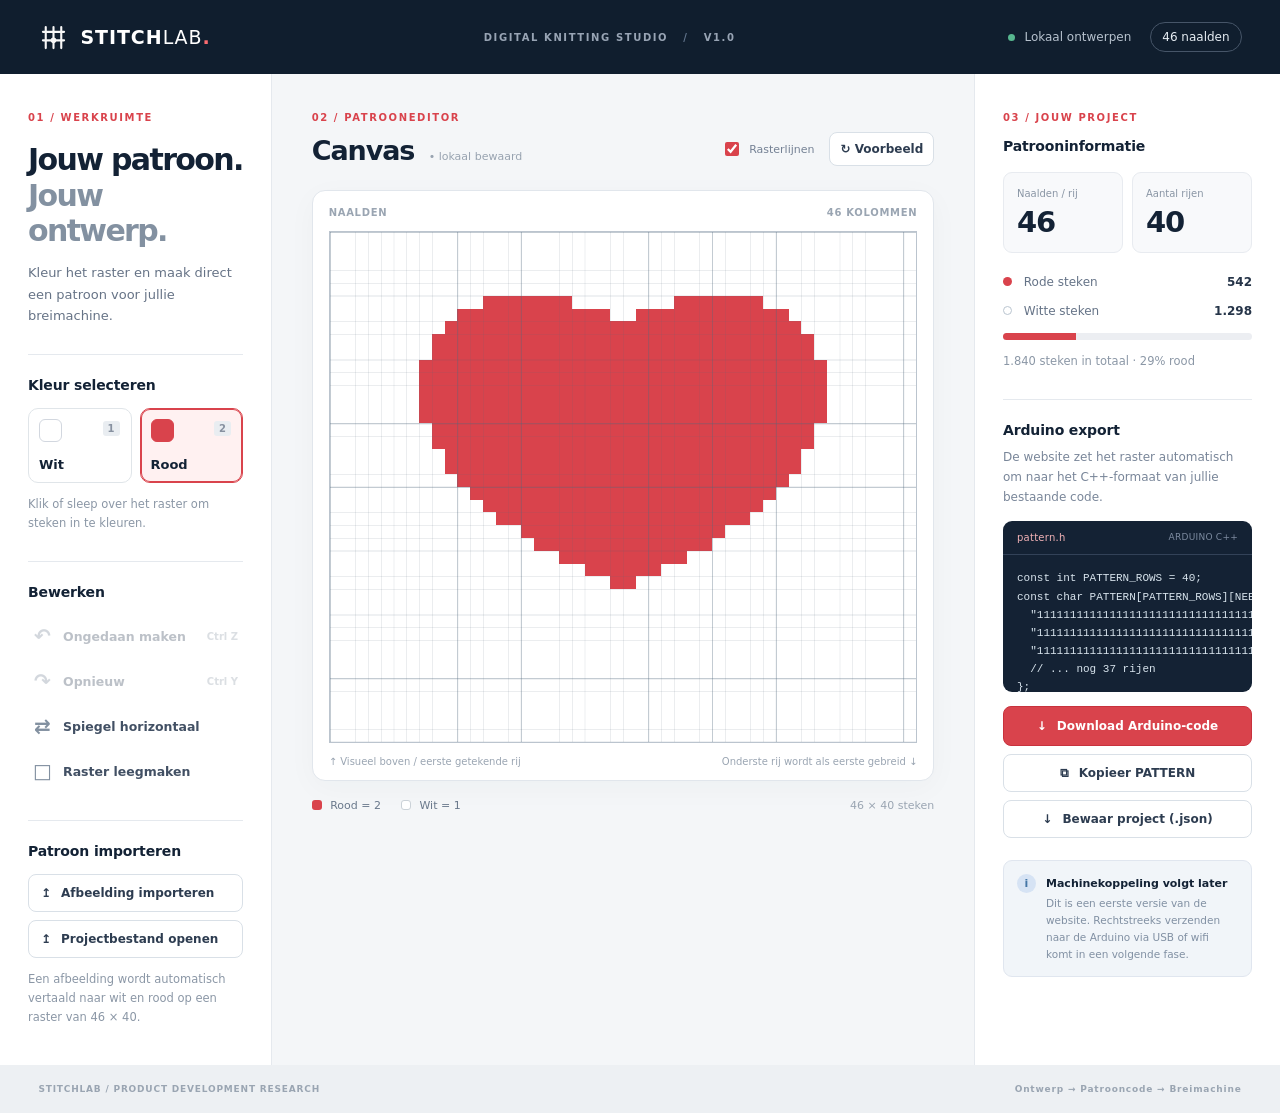
==== index.html @ 520e4a1b "Add files via upload" ====
<!doctype html>
<html lang="nl">
<head>
  <meta charset="utf-8">
  <meta name="viewport" content="width=device-width, initial-scale=1">
  <meta name="description" content="Ontwerp je eigen breipatronen voor een circulaire breimachine met 46 naalden.">
  <meta name="theme-color" content="#101e2e">
  <title>StitchLab — Pattern Designer</title>
  <link rel="stylesheet" href="style.css">
  <script src="app.js" defer></script>
</head>
<body>
  <div class="app-shell">
    <header class="site-header">
      <a class="brand" href="./" aria-label="StitchLab startpagina">
        <span class="brand-icon" aria-hidden="true"><svg viewBox="0 0 44 44" fill="none"><path d="M11 7v30M22 7v30M33 7v30M7 14h30M7 26h30" stroke="currentColor" stroke-width="3" stroke-linecap="round"/><circle cx="22" cy="26" r="4" fill="currentColor"/></svg></span>
        <span>STITCH<span class="brand-light">LAB</span><span class="brand-dot">.</span></span>
      </a>
      <span class="header-center">DIGITAL KNITTING STUDIO <span class="divider-vertical">/</span> V1.0</span>
      <div class="header-right"><span class="offline-dot"></span> Lokaal ontwerpen <span class="header-chip">46 naalden</span></div>
    </header>

    <main class="workspace">
      <aside class="left-panel panel" aria-label="Tekengereedschap">
        <div class="eyebrow">01 / WERKRUIMTE</div>
        <h1>Jouw patroon.<br><span>Jouw ontwerp.</span></h1>
        <p class="lede">Kleur het raster en maak direct een patroon voor jullie breimachine.</p>

        <div class="panel-divider"></div>
        <h2>Kleur selecteren</h2>
        <div class="color-tools" role="group" aria-label="Kleur selecteren">
          <button class="color-option" id="whiteTool" type="button" aria-pressed="false"><span class="swatch swatch-white"></span><span>Wit</span><kbd>1</kbd></button>
          <button class="color-option active" id="redTool" type="button" aria-pressed="true"><span class="swatch swatch-red"></span><span>Rood</span><kbd>2</kbd></button>
        </div>
        <p class="hint">Klik of sleep over het raster om steken in te kleuren.</p>

        <div class="panel-divider"></div>
        <h2>Bewerken</h2>
        <div class="action-stack">
          <button class="action" id="undoBtn" type="button" title="Ctrl+Z"><span class="action-icon">↶</span> Ongedaan maken <span class="shortcut">Ctrl Z</span></button>
          <button class="action" id="redoBtn" type="button" title="Ctrl+Y"><span class="action-icon">↷</span> Opnieuw <span class="shortcut">Ctrl Y</span></button>
          <button class="action" id="mirrorBtn" type="button"><span class="action-icon">⇄</span> Spiegel horizontaal</button>
          <button class="action" id="clearBtn" type="button"><span class="action-icon">□</span> Raster leegmaken</button>
        </div>

        <div class="panel-divider"></div>
        <h2>Patroon importeren</h2>
        <button class="outline-btn" id="imageBtn" type="button">↥ <span>Afbeelding importeren</span></button>
        <button class="outline-btn" id="jsonBtn" type="button">↥ <span>Projectbestand openen</span></button>
        <input type="file" id="imageInput" accept="image/png,image/jpeg,image/webp,image/gif" hidden>
        <input type="file" id="jsonInput" accept="application/json,.json" hidden>
        <p class="hint">Een afbeelding wordt automatisch vertaald naar wit en rood op een raster van 46 × 40.</p>
      </aside>

      <section class="editor-panel" aria-label="Patrooneditor">
        <div class="editor-heading">
          <div>
            <div class="eyebrow">02 / PATROONEDITOR</div>
            <h2>Canvas <span class="edit-count" id="editStatus">— niet opgeslagen</span></h2>
          </div>
          <div class="editor-controls">
            <label class="grid-switch"><input type="checkbox" id="showGrid" checked><span>Rasterlijnen</span></label>
            <button type="button" id="exampleBtn" class="small-btn">↻ Voorbeeld</button>
          </div>
        </div>

        <div class="editor-frame">
          <div class="ruler-top"><span>NAALDEN</span><span>46 KOLOMMEN</span></div>
          <div class="canvas-wrap">
            <canvas id="patternCanvas" width="920" height="800" role="img" aria-label="Tekenraster met 46 kolommen en 40 rijen. Klik of sleep om steken te kleuren."></canvas>
          </div>
          <div class="ruler-bottom"><span>↑ Visueel boven / eerste getekende rij</span><span>Onderste rij wordt als eerste gebreid ↓</span></div>
        </div>
        <div class="editor-footnote"><span><span class="red-indicator"></span> Rood = 2</span><span><span class="white-indicator"></span> Wit = 1</span><span class="footnote-right" id="cursorStatus">46 × 40 steken</span></div>
      </section>

      <aside class="right-panel panel" aria-label="Projectinformatie en exporteren">
        <div class="eyebrow">03 / JOUW PROJECT</div>
        <h2>Patrooninformatie</h2>
        <div class="stats-grid">
          <div class="stat"><div class="stat-caption">Naalden / rij</div><div class="stat-number">46</div></div>
          <div class="stat"><div class="stat-caption">Aantal rijen</div><div class="stat-number">40</div></div>
        </div>
        <div class="counter-row"><span><span class="small-circle red"></span> Rode steken</span><strong id="redCount">0</strong></div>
        <div class="counter-row"><span><span class="small-circle white"></span> Witte steken</span><strong id="whiteCount">1840</strong></div>
        <div class="ratio-track"><div id="ratioRed"></div></div>
        <p class="hint" id="totalCount">1840 steken in totaal</p>

        <div class="panel-divider"></div>
        <h2>Arduino export</h2>
        <p class="small-desc">De website zet het raster automatisch om naar het C++-formaat van jullie bestaande code.</p>
        <div class="code-preview"><div class="code-preview-bar"><span>pattern.h</span><span>ARDUINO C++</span></div><pre id="codePreview" aria-label="Voorbeeld van gegenereerde Arduino-code"></pre></div>
        <div class="export-buttons">
          <button class="primary-btn" id="downloadBtn" type="button"><span>↓</span> Download Arduino-code</button>
          <button class="outline-btn" id="copyBtn" type="button">⧉ <span>Kopieer PATTERN</span></button>
          <button class="outline-btn" id="saveBtn" type="button">↓ <span>Bewaar project (.json)</span></button>
        </div>
        <div class="notice"><span class="notice-symbol">i</span><div><strong>Machinekoppeling volgt later</strong><p>Dit is een eerste versie van de website. Rechtstreeks verzenden naar de Arduino via USB of wifi komt in een volgende fase.</p></div></div>
      </aside>
    </main>
    <footer class="site-footer"><span>STITCHLAB / PRODUCT DEVELOPMENT RESEARCH</span><span>Ontwerp → Patrooncode → Breimachine</span></footer>
  </div>
  <div class="toast" id="toast" role="status" aria-live="polite"></div>
</body>
</html>
---- style.css ----
:root {color-scheme:light;--ink:#132235;--muted:#748091;--line:#e5e9ee;--bg:#f4f6f8;--red:#d9434c;--red-light:#fff1f1;--white:#fff;--dark:#101e2e;--rounded:12px}
*{box-sizing:border-box}body{margin:0;background:var(--bg);color:var(--ink);font-family:Inter,"Segoe UI",system-ui,-apple-system,sans-serif;font-size:14px;-webkit-font-smoothing:antialiased}button,input{font:inherit}button{cursor:pointer}button:focus-visible,a:focus-visible,canvas:focus-visible{outline:3px solid #6baaf6;outline-offset:3px}.site-header{height:74px;display:flex;align-items:center;justify-content:space-between;gap:20px;background:var(--dark);padding:0 clamp(20px,3vw,52px);color:white}.brand{display:flex;align-items:center;gap:11px;font-size:19px;font-weight:850;letter-spacing:.05em;text-decoration:none;color:white}.brand-icon{width:31px;height:31px;display:flex;color:#f7f7f7}.brand-icon svg{width:100%}.brand-light{font-weight:420}.brand-dot{color:#fc6c70}.header-center{font-size:10px;letter-spacing:.16em;color:#98a4b4;font-weight:700}.divider-vertical{padding:0 10px;color:#62758d}.header-right{display:flex;align-items:center;gap:9px;color:#b7c2ce;font-size:12px;font-weight:500}.offline-dot{width:7px;height:7px;background:#57b78f;border-radius:50%}.header-chip{margin-left:10px;padding:7px 11px;border:1px solid #465568;border-radius:99px;color:#e6edf3}
.workspace{max-width:1760px;margin:0 auto;display:grid;grid-template-columns:minmax(230px,272px) minmax(420px,1fr) minmax(250px,306px);min-height:calc(100vh - 122px)}.panel{background:#fff;padding:38px 28px}.left-panel{border-right:1px solid var(--line)}.right-panel{border-left:1px solid var(--line)}.eyebrow{color:var(--red);font-size:10px;letter-spacing:.16em;font-weight:850;margin-bottom:19px}.left-panel h1{font-size:30px;letter-spacing:-.055em;line-height:1.19;margin:0 0 13px;font-weight:750}.left-panel h1 span{color:#8391a1}.lede{color:#667386;line-height:1.65;margin:0;font-size:13px}.panel-divider{border-top:1px solid var(--line);margin:28px 0 22px}.panel h2{font-size:14px;letter-spacing:-.01em;margin:0 0 15px;font-weight:750}.color-tools{display:grid;grid-template-columns:1fr 1fr;gap:8px}.color-option{min-height:75px;border:1px solid #e0e5e9;background:#fff;border-radius:10px;padding:10px;display:flex;flex-direction:column;align-items:flex-start;justify-content:space-between;gap:8px;color:var(--ink);font-size:13px;font-weight:680;text-align:left;position:relative}.color-option.active{border-color:var(--red);background:var(--red-light);box-shadow:inset 0 0 0 1px var(--red)}.swatch{width:23px;height:23px;border-radius:6px;border:1px solid #d2d7df}.swatch-white{background:#fff}.swatch-red{background:var(--red);border-color:var(--red)}kbd{position:absolute;right:11px;top:12px;background:#e9edf1;color:#8791a0;border-radius:3px;padding:2px 5px;font-family:inherit;font-size:10px}.hint{color:#8b97a6;font-size:11.5px;line-height:1.65;margin:12px 0 0}.action-stack{display:grid;gap:3px}.action{display:flex;align-items:center;text-align:left;gap:11px;background:transparent;border:0;padding:11px 5px;border-radius:7px;color:#425064;font-size:12.5px;font-weight:570;width:100%}.action:hover,.action:focus-visible{background:#f1f3f6}.action:disabled{opacity:.35;cursor:not-allowed}.action-icon{font-size:20px;width:19px;display:inline-flex;align-items:center;justify-content:center;color:#8290a0;line-height:1}.shortcut{margin-left:auto;font-size:10px;color:#9ba5b1}.outline-btn,.small-btn{background:#fff;border:1px solid #d9e0e7;color:#2d3c50;border-radius:8px;display:flex;align-items:center;justify-content:center;gap:10px;padding:11px 12px;font-size:12px;font-weight:680;transition:background .14s,border-color .14s}.outline-btn:hover,.small-btn:hover{background:#f5f7fa;border-color:#bcc6d2}.left-panel>.outline-btn{width:100%;justify-content:flex-start;margin-top:8px}
.editor-panel{padding:38px clamp(20px,3.1vw,52px) 28px;min-width:0}.editor-heading{display:flex;justify-content:space-between;align-items:flex-end;gap:12px;margin-bottom:24px}.editor-heading .eyebrow{margin-bottom:12px}.editor-heading h2{font-size:27px;letter-spacing:-.04em;margin:0;font-weight:750}.edit-count{font-size:11px;letter-spacing:0;color:#98a3b0;font-weight:500;margin-left:6px}.editor-controls{display:flex;align-items:center;gap:15px}.grid-switch{display:flex;align-items:center;gap:7px;color:#748194;font-size:11px;white-space:nowrap;cursor:pointer}.grid-switch input{accent-color:var(--red);width:14px;height:14px}.small-btn{white-space:nowrap;padding:9px 10px}.editor-frame{background:white;border:1px solid #e1e6ec;border-radius:13px;padding:16px 16px 13px;box-shadow:0 7px 30px #23354c08}.ruler-top,.ruler-bottom{display:flex;justify-content:space-between;gap:10px;color:#9aa5b2;font-size:10px;letter-spacing:.07em;font-weight:720}.ruler-top{margin:0 0 13px}.ruler-bottom{margin:13px 0 0;letter-spacing:0;font-weight:500;font-size:10px}.canvas-wrap{width:100%;border:1px solid #bbc4ce;position:relative;overflow:hidden;background:white;line-height:0;touch-action:none}canvas{width:100%;height:auto;display:block;cursor:crosshair;touch-action:none;image-rendering:pixelated}.editor-footnote{display:flex;align-items:center;gap:20px;margin-top:18px;color:#69788b;font-size:11px}.red-indicator,.white-indicator{display:inline-block;width:10px;height:10px;border-radius:3px;margin-right:5px;vertical-align:-1px}.red-indicator{background:var(--red)}.white-indicator{background:#fff;border:1px solid #cbd2d8}.footnote-right{margin-left:auto;color:#9aa5b2}
.right-panel .eyebrow{margin-bottom:15px}.right-panel h2{margin-bottom:18px}.stats-grid{display:grid;grid-template-columns:1fr 1fr;gap:9px;margin-bottom:22px}.stat{border:1px solid #e8ebf0;background:#f8f9fb;border-radius:9px;padding:15px 13px}.stat-caption{font-size:10px;color:#8995a4;white-space:nowrap}.stat-number{font-size:29px;font-weight:770;margin-top:9px;letter-spacing:-.04em;line-height:1}.counter-row{display:flex;justify-content:space-between;color:#657387;font-size:12px;margin:15px 0}.counter-row strong{font-variant-numeric:tabular-nums;color:#263549}.small-circle{display:inline-block;width:9px;height:9px;border-radius:50%;vertical-align:0;margin-right:8px}.small-circle.red{background:var(--red)}.small-circle.white{background:#fff;border:1px solid #bac5d0}.ratio-track{height:7px;background:#eceef2;border-radius:30px;overflow:hidden}.ratio-track>div{height:100%;width:0%;background:var(--red);transition:width .15s}.small-desc{color:#798699;font-size:12px;line-height:1.65;margin:-8px 0 14px}.code-preview{background:#142234;color:#e0e9f1;border-radius:9px;overflow:hidden}.code-preview-bar{display:flex;justify-content:space-between;padding:11px 14px;border-bottom:1px solid #334258;font-size:10px;letter-spacing:.025em;color:#a5b3c3}.code-preview-bar span:first-child{color:#f2b2b6}.code-preview-bar span:last-child{font-size:9px;color:#7d8ba0}.code-preview pre{padding:14px;margin:0;height:137px;overflow:auto;font:11px/1.65 "Cascadia Code",Consolas,monospace;white-space:pre;color:#d8e4ed}.export-buttons{display:grid;gap:8px;margin-top:14px}.export-buttons>button{width:100%}.primary-btn{border:1px solid #c8323d;background:var(--red);border-radius:8px;padding:12px;color:#fff;font-weight:730;font-size:12px;display:flex;justify-content:center;gap:10px;align-items:center}.primary-btn:hover{background:#bf3440}.notice{display:flex;gap:10px;background:#f1f5f9;border:1px solid #e0e6ef;border-radius:9px;padding:13px;margin-top:22px}.notice-symbol{display:grid;place-items:center;flex-shrink:0;width:19px;height:19px;border-radius:50%;background:#d6e3f4;color:#4476a6;font-size:11px;font-weight:800}.notice strong{font-size:11px}.notice p{font-size:10.5px;line-height:1.6;color:#8190a3;margin:5px 0 0}.site-footer{height:48px;background:#edf0f3;color:#9aa5b2;font-size:9px;letter-spacing:.09em;font-weight:800;padding:0 clamp(20px,3vw,52px);display:flex;align-items:center;justify-content:space-between;gap:10px}.toast{position:fixed;bottom:22px;left:50%;transform:translate(-50%,20px);background:#112236;color:white;padding:12px 19px;border-radius:9px;box-shadow:0 12px 45px #13223544;opacity:0;pointer-events:none;transition:opacity .18s,transform .18s;z-index:30;font-size:12px}.toast.show{opacity:1;transform:translate(-50%,0)}
@media(max-width:1180px){.workspace{grid-template-columns:230px minmax(360px,1fr)}.right-panel{grid-column:1/-1;border-top:1px solid var(--line);border-left:0;display:grid;grid-template-columns:1fr 1fr;column-gap:28px;align-content:start}.right-panel>.eyebrow,.right-panel>h2,.right-panel>.stats-grid,.right-panel>.counter-row,.right-panel>.ratio-track,.right-panel>.hint{grid-column:1}.right-panel>.panel-divider,.right-panel>.small-desc,.right-panel>.code-preview,.right-panel>.export-buttons,.right-panel>.notice{grid-column:2}.right-panel>.panel-divider{margin:0 0 12px}.right-panel>h2:nth-of-type(2){grid-column:2}.right-panel .code-preview pre{height:100px}}@media(max-width:760px){.site-header{height:68px;padding:0 18px}.header-center{display:none}.header-chip{display:none}.workspace{display:flex;flex-direction:column}.panel{padding:25px 20px}.left-panel{border-right:0;border-bottom:1px solid var(--line)}.left-panel h1{font-size:26px}.left-panel .action-stack{grid-template-columns:1fr 1fr}.left-panel .panel-divider{margin:18px 0}.editor-panel{padding:25px 15px}.editor-heading h2{font-size:24px}.editor-heading{align-items:center}.editor-controls{gap:7px}.editor-frame{padding:11px}.ruler-bottom{font-size:9px;flex-wrap:wrap}.right-panel{display:block}.right-panel>.panel-divider{margin:24px 0}.right-panel .code-preview pre{height:126px}.site-footer{font-size:8px;padding:0 20px}}@media(max-width:390px){.editor-heading{align-items:flex-start;flex-direction:column}.editor-controls{width:100%;justify-content:space-between}.left-panel .action-stack{grid-template-columns:1fr}.header-right{font-size:10px}.editor-footnote{gap:9px;font-size:10px}.site-footer span:last-child{display:none}}
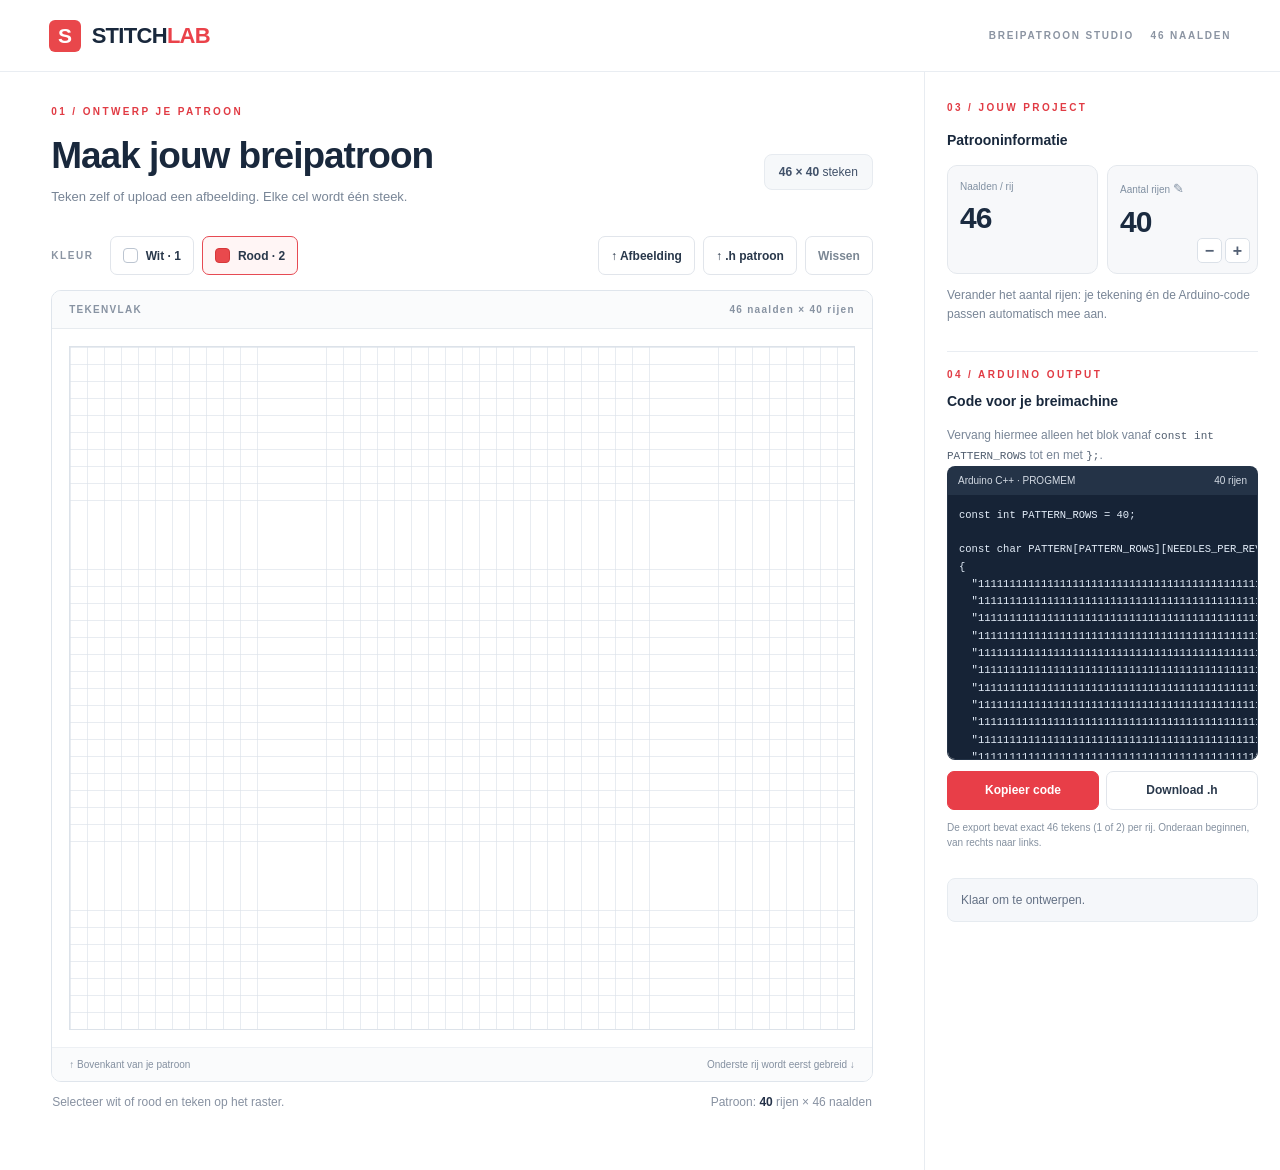
==== commit ab4b1040: "Add files via upload" ====
--- a/index.html
+++ b/index.html
@@ -2,104 +2,69 @@
 <html lang="nl">
 <head>
   <meta charset="utf-8">
-  <meta name="viewport" content="width=device-width, initial-scale=1">
-  <meta name="description" content="Ontwerp je eigen breipatronen voor een circulaire breimachine met 46 naalden.">
-  <meta name="theme-color" content="#101e2e">
-  <title>StitchLab — Pattern Designer</title>
+  <meta name="viewport" content="width=device-width,initial-scale=1">
+  <meta name="theme-color" content="#ffffff">
+  <title>StitchLab — patroonontwerper</title>
   <link rel="stylesheet" href="style.css">
   <script src="app.js" defer></script>
 </head>
 <body>
-  <div class="app-shell">
-    <header class="site-header">
-      <a class="brand" href="./" aria-label="StitchLab startpagina">
-        <span class="brand-icon" aria-hidden="true"><svg viewBox="0 0 44 44" fill="none"><path d="M11 7v30M22 7v30M33 7v30M7 14h30M7 26h30" stroke="currentColor" stroke-width="3" stroke-linecap="round"/><circle cx="22" cy="26" r="4" fill="currentColor"/></svg></span>
-        <span>STITCH<span class="brand-light">LAB</span><span class="brand-dot">.</span></span>
-      </a>
-      <span class="header-center">DIGITAL KNITTING STUDIO <span class="divider-vertical">/</span> V1.0</span>
-      <div class="header-right"><span class="offline-dot"></span> Lokaal ontwerpen <span class="header-chip">46 naalden</span></div>
-    </header>
-
+  <header class="topbar">
+    <div class="brand"><span class="brand-square">S</span><span>STITCH<span class="brand-accent">LAB</span></span></div>
+    <span class="topright">BREIPATROON STUDIO <span class="topright-line"></span> 46 NAALDEN</span>
+  </header>
+  <div class="layout">
     <main class="workspace">
-      <aside class="left-panel panel" aria-label="Tekengereedschap">
-        <div class="eyebrow">01 / WERKRUIMTE</div>
-        <h1>Jouw patroon.<br><span>Jouw ontwerp.</span></h1>
-        <p class="lede">Kleur het raster en maak direct een patroon voor jullie breimachine.</p>
-
-        <div class="panel-divider"></div>
-        <h2>Kleur selecteren</h2>
-        <div class="color-tools" role="group" aria-label="Kleur selecteren">
-          <button class="color-option" id="whiteTool" type="button" aria-pressed="false"><span class="swatch swatch-white"></span><span>Wit</span><kbd>1</kbd></button>
-          <button class="color-option active" id="redTool" type="button" aria-pressed="true"><span class="swatch swatch-red"></span><span>Rood</span><kbd>2</kbd></button>
+      <div class="eyebrow">01 / ONTWERP JE PATROON</div>
+      <div class="title-row">
+        <div><h1>Maak jouw breipatroon</h1><p class="subtitle">Teken zelf of upload een afbeelding. Elke cel wordt één steek.</p></div>
+        <div class="count-pill"><span id="gridDimensions">46 × 40</span> steken</div>
+      </div>
+      <section class="toolbar" aria-label="Tekengereedschap">
+        <div class="toolgroup">
+          <span class="group-label">KLEUR</span>
+          <button id="whiteTool" type="button" class="tool-color" aria-pressed="false"><span class="swatch white"></span> Wit · 1</button>
+          <button id="redTool" type="button" class="tool-color selected" aria-pressed="true"><span class="swatch red"></span> Rood · 2</button>
         </div>
-        <p class="hint">Klik of sleep over het raster om steken in te kleuren.</p>
-
-        <div class="panel-divider"></div>
-        <h2>Bewerken</h2>
-        <div class="action-stack">
-          <button class="action" id="undoBtn" type="button" title="Ctrl+Z"><span class="action-icon">↶</span> Ongedaan maken <span class="shortcut">Ctrl Z</span></button>
-          <button class="action" id="redoBtn" type="button" title="Ctrl+Y"><span class="action-icon">↷</span> Opnieuw <span class="shortcut">Ctrl Y</span></button>
-          <button class="action" id="mirrorBtn" type="button"><span class="action-icon">⇄</span> Spiegel horizontaal</button>
-          <button class="action" id="clearBtn" type="button"><span class="action-icon">□</span> Raster leegmaken</button>
+        <div class="toolgroup push-right">
+          <button id="uploadImageButton" type="button" class="btn">↑ Afbeelding</button>
+          <button id="uploadPatternButton" type="button" class="btn">↑ .h patroon</button>
+          <button id="clearButton" type="button" class="btn subtle">Wissen</button>
         </div>
-
-        <div class="panel-divider"></div>
-        <h2>Patroon importeren</h2>
-        <button class="outline-btn" id="imageBtn" type="button">↥ <span>Afbeelding importeren</span></button>
-        <button class="outline-btn" id="jsonBtn" type="button">↥ <span>Projectbestand openen</span></button>
-        <input type="file" id="imageInput" accept="image/png,image/jpeg,image/webp,image/gif" hidden>
-        <input type="file" id="jsonInput" accept="application/json,.json" hidden>
-        <p class="hint">Een afbeelding wordt automatisch vertaald naar wit en rood op een raster van 46 × 40.</p>
-      </aside>
-
-      <section class="editor-panel" aria-label="Patrooneditor">
-        <div class="editor-heading">
-          <div>
-            <div class="eyebrow">02 / PATROONEDITOR</div>
-            <h2>Canvas <span class="edit-count" id="editStatus">— niet opgeslagen</span></h2>
-          </div>
-          <div class="editor-controls">
-            <label class="grid-switch"><input type="checkbox" id="showGrid" checked><span>Rasterlijnen</span></label>
-            <button type="button" id="exampleBtn" class="small-btn">↻ Voorbeeld</button>
-          </div>
-        </div>
-
-        <div class="editor-frame">
-          <div class="ruler-top"><span>NAALDEN</span><span>46 KOLOMMEN</span></div>
-          <div class="canvas-wrap">
-            <canvas id="patternCanvas" width="920" height="800" role="img" aria-label="Tekenraster met 46 kolommen en 40 rijen. Klik of sleep om steken te kleuren."></canvas>
-          </div>
-          <div class="ruler-bottom"><span>↑ Visueel boven / eerste getekende rij</span><span>Onderste rij wordt als eerste gebreid ↓</span></div>
-        </div>
-        <div class="editor-footnote"><span><span class="red-indicator"></span> Rood = 2</span><span><span class="white-indicator"></span> Wit = 1</span><span class="footnote-right" id="cursorStatus">46 × 40 steken</span></div>
       </section>
-
-      <aside class="right-panel panel" aria-label="Projectinformatie en exporteren">
+      <input type="file" id="imageInput" accept="image/*" hidden>
+      <input type="file" id="patternInput" accept=".h,.txt,text/plain" hidden>
+      <section class="canvas-shell">
+        <div class="canvas-title"><span>TEKENVLAK</span><span id="canvasLabel">46 naalden × 40 rijen</span></div>
+        <div class="canvas-scroll"><canvas id="patternCanvas" aria-label="Breipatroon raster: klik of sleep om steken in te kleuren"></canvas></div>
+        <div class="canvas-bottom"><span>↑ Bovenkant van je patroon</span><span>Onderste rij wordt eerst gebreid ↓</span></div>
+      </section>
+      <div class="below-canvas">
+        <span id="cursorStatus" aria-live="polite">Selecteer wit of rood en teken op het raster.</span>
+        <span>Patroon: <strong id="rowInfo">40</strong> rijen × 46 naalden</span>
+      </div>
+    </main>
+    <aside class="sidebar">
+      <section class="side-section">
         <div class="eyebrow">03 / JOUW PROJECT</div>
         <h2>Patrooninformatie</h2>
         <div class="stats-grid">
-          <div class="stat"><div class="stat-caption">Naalden / rij</div><div class="stat-number">46</div></div>
-          <div class="stat"><div class="stat-caption">Aantal rijen</div><div class="stat-number">40</div></div>
+          <div class="stat"><label>Naalden / rij</label><div class="stat-value">46</div></div>
+          <div class="stat stat-editable"><label for="rowsInput">Aantal rijen <span class="edit-symbol">✎</span></label><input id="rowsInput" class="stat-input" type="number" min="1" max="200" step="1" value="40" inputmode="numeric" aria-label="Aantal rijen"><div class="stepper"><button type="button" id="minusRow" aria-label="Eén rij minder">−</button><button type="button" id="plusRow" aria-label="Eén rij meer">+</button></div></div>
         </div>
-        <div class="counter-row"><span><span class="small-circle red"></span> Rode steken</span><strong id="redCount">0</strong></div>
-        <div class="counter-row"><span><span class="small-circle white"></span> Witte steken</span><strong id="whiteCount">1840</strong></div>
-        <div class="ratio-track"><div id="ratioRed"></div></div>
-        <p class="hint" id="totalCount">1840 steken in totaal</p>
-
-        <div class="panel-divider"></div>
-        <h2>Arduino export</h2>
-        <p class="small-desc">De website zet het raster automatisch om naar het C++-formaat van jullie bestaande code.</p>
-        <div class="code-preview"><div class="code-preview-bar"><span>pattern.h</span><span>ARDUINO C++</span></div><pre id="codePreview" aria-label="Voorbeeld van gegenereerde Arduino-code"></pre></div>
-        <div class="export-buttons">
-          <button class="primary-btn" id="downloadBtn" type="button"><span>↓</span> Download Arduino-code</button>
-          <button class="outline-btn" id="copyBtn" type="button">⧉ <span>Kopieer PATTERN</span></button>
-          <button class="outline-btn" id="saveBtn" type="button">↓ <span>Bewaar project (.json)</span></button>
-        </div>
-        <div class="notice"><span class="notice-symbol">i</span><div><strong>Machinekoppeling volgt later</strong><p>Dit is een eerste versie van de website. Rechtstreeks verzenden naar de Arduino via USB of wifi komt in een volgende fase.</p></div></div>
-      </aside>
-    </main>
-    <footer class="site-footer"><span>STITCHLAB / PRODUCT DEVELOPMENT RESEARCH</span><span>Ontwerp → Patrooncode → Breimachine</span></footer>
+        <p class="hint">Verander het aantal rijen: je tekening én de Arduino-code passen automatisch mee aan.</p>
+      </section>
+      <section class="side-section code-section">
+        <div class="eyebrow">04 / ARDUINO OUTPUT</div>
+        <h2>Code voor je breimachine</h2>
+        <p class="hint">Vervang hiermee alleen het blok vanaf <code>const int PATTERN_ROWS</code> tot en met <code>};</code>.</p>
+        <div class="code-top"><span>Arduino C++ · PROGMEM</span><span id="codeRowsLabel">40 rijen</span></div>
+        <pre class="code-preview"><code id="codeOutput"></code></pre>
+        <div class="export-actions"><button type="button" id="copyCodeButton" class="btn primary">Kopieer code</button><button type="button" id="downloadButton" class="btn">Download .h</button></div>
+        <p class="micro-hint">De export bevat exact 46 tekens (1 of 2) per rij. Onderaan beginnen, van rechts naar links.</p>
+      </section>
+      <div class="status" id="statusMessage" aria-live="polite">Klaar om te ontwerpen.</div>
+    </aside>
   </div>
-  <div class="toast" id="toast" role="status" aria-live="polite"></div>
 </body>
 </html>
--- a/style.css
+++ b/style.css
@@ -1,6 +1,9 @@
-:root {color-scheme:light;--ink:#132235;--muted:#748091;--line:#e5e9ee;--bg:#f4f6f8;--red:#d9434c;--red-light:#fff1f1;--white:#fff;--dark:#101e2e;--rounded:12px}
-*{box-sizing:border-box}body{margin:0;background:var(--bg);color:var(--ink);font-family:Inter,"Segoe UI",system-ui,-apple-system,sans-serif;font-size:14px;-webkit-font-smoothing:antialiased}button,input{font:inherit}button{cursor:pointer}button:focus-visible,a:focus-visible,canvas:focus-visible{outline:3px solid #6baaf6;outline-offset:3px}.site-header{height:74px;display:flex;align-items:center;justify-content:space-between;gap:20px;background:var(--dark);padding:0 clamp(20px,3vw,52px);color:white}.brand{display:flex;align-items:center;gap:11px;font-size:19px;font-weight:850;letter-spacing:.05em;text-decoration:none;color:white}.brand-icon{width:31px;height:31px;display:flex;color:#f7f7f7}.brand-icon svg{width:100%}.brand-light{font-weight:420}.brand-dot{color:#fc6c70}.header-center{font-size:10px;letter-spacing:.16em;color:#98a4b4;font-weight:700}.divider-vertical{padding:0 10px;color:#62758d}.header-right{display:flex;align-items:center;gap:9px;color:#b7c2ce;font-size:12px;font-weight:500}.offline-dot{width:7px;height:7px;background:#57b78f;border-radius:50%}.header-chip{margin-left:10px;padding:7px 11px;border:1px solid #465568;border-radius:99px;color:#e6edf3}
-.workspace{max-width:1760px;margin:0 auto;display:grid;grid-template-columns:minmax(230px,272px) minmax(420px,1fr) minmax(250px,306px);min-height:calc(100vh - 122px)}.panel{background:#fff;padding:38px 28px}.left-panel{border-right:1px solid var(--line)}.right-panel{border-left:1px solid var(--line)}.eyebrow{color:var(--red);font-size:10px;letter-spacing:.16em;font-weight:850;margin-bottom:19px}.left-panel h1{font-size:30px;letter-spacing:-.055em;line-height:1.19;margin:0 0 13px;font-weight:750}.left-panel h1 span{color:#8391a1}.lede{color:#667386;line-height:1.65;margin:0;font-size:13px}.panel-divider{border-top:1px solid var(--line);margin:28px 0 22px}.panel h2{font-size:14px;letter-spacing:-.01em;margin:0 0 15px;font-weight:750}.color-tools{display:grid;grid-template-columns:1fr 1fr;gap:8px}.color-option{min-height:75px;border:1px solid #e0e5e9;background:#fff;border-radius:10px;padding:10px;display:flex;flex-direction:column;align-items:flex-start;justify-content:space-between;gap:8px;color:var(--ink);font-size:13px;font-weight:680;text-align:left;position:relative}.color-option.active{border-color:var(--red);background:var(--red-light);box-shadow:inset 0 0 0 1px var(--red)}.swatch{width:23px;height:23px;border-radius:6px;border:1px solid #d2d7df}.swatch-white{background:#fff}.swatch-red{background:var(--red);border-color:var(--red)}kbd{position:absolute;right:11px;top:12px;background:#e9edf1;color:#8791a0;border-radius:3px;padding:2px 5px;font-family:inherit;font-size:10px}.hint{color:#8b97a6;font-size:11.5px;line-height:1.65;margin:12px 0 0}.action-stack{display:grid;gap:3px}.action{display:flex;align-items:center;text-align:left;gap:11px;background:transparent;border:0;padding:11px 5px;border-radius:7px;color:#425064;font-size:12.5px;font-weight:570;width:100%}.action:hover,.action:focus-visible{background:#f1f3f6}.action:disabled{opacity:.35;cursor:not-allowed}.action-icon{font-size:20px;width:19px;display:inline-flex;align-items:center;justify-content:center;color:#8290a0;line-height:1}.shortcut{margin-left:auto;font-size:10px;color:#9ba5b1}.outline-btn,.small-btn{background:#fff;border:1px solid #d9e0e7;color:#2d3c50;border-radius:8px;display:flex;align-items:center;justify-content:center;gap:10px;padding:11px 12px;font-size:12px;font-weight:680;transition:background .14s,border-color .14s}.outline-btn:hover,.small-btn:hover{background:#f5f7fa;border-color:#bcc6d2}.left-panel>.outline-btn{width:100%;justify-content:flex-start;margin-top:8px}
-.editor-panel{padding:38px clamp(20px,3.1vw,52px) 28px;min-width:0}.editor-heading{display:flex;justify-content:space-between;align-items:flex-end;gap:12px;margin-bottom:24px}.editor-heading .eyebrow{margin-bottom:12px}.editor-heading h2{font-size:27px;letter-spacing:-.04em;margin:0;font-weight:750}.edit-count{font-size:11px;letter-spacing:0;color:#98a3b0;font-weight:500;margin-left:6px}.editor-controls{display:flex;align-items:center;gap:15px}.grid-switch{display:flex;align-items:center;gap:7px;color:#748194;font-size:11px;white-space:nowrap;cursor:pointer}.grid-switch input{accent-color:var(--red);width:14px;height:14px}.small-btn{white-space:nowrap;padding:9px 10px}.editor-frame{background:white;border:1px solid #e1e6ec;border-radius:13px;padding:16px 16px 13px;box-shadow:0 7px 30px #23354c08}.ruler-top,.ruler-bottom{display:flex;justify-content:space-between;gap:10px;color:#9aa5b2;font-size:10px;letter-spacing:.07em;font-weight:720}.ruler-top{margin:0 0 13px}.ruler-bottom{margin:13px 0 0;letter-spacing:0;font-weight:500;font-size:10px}.canvas-wrap{width:100%;border:1px solid #bbc4ce;position:relative;overflow:hidden;background:white;line-height:0;touch-action:none}canvas{width:100%;height:auto;display:block;cursor:crosshair;touch-action:none;image-rendering:pixelated}.editor-footnote{display:flex;align-items:center;gap:20px;margin-top:18px;color:#69788b;font-size:11px}.red-indicator,.white-indicator{display:inline-block;width:10px;height:10px;border-radius:3px;margin-right:5px;vertical-align:-1px}.red-indicator{background:var(--red)}.white-indicator{background:#fff;border:1px solid #cbd2d8}.footnote-right{margin-left:auto;color:#9aa5b2}
-.right-panel .eyebrow{margin-bottom:15px}.right-panel h2{margin-bottom:18px}.stats-grid{display:grid;grid-template-columns:1fr 1fr;gap:9px;margin-bottom:22px}.stat{border:1px solid #e8ebf0;background:#f8f9fb;border-radius:9px;padding:15px 13px}.stat-caption{font-size:10px;color:#8995a4;white-space:nowrap}.stat-number{font-size:29px;font-weight:770;margin-top:9px;letter-spacing:-.04em;line-height:1}.counter-row{display:flex;justify-content:space-between;color:#657387;font-size:12px;margin:15px 0}.counter-row strong{font-variant-numeric:tabular-nums;color:#263549}.small-circle{display:inline-block;width:9px;height:9px;border-radius:50%;vertical-align:0;margin-right:8px}.small-circle.red{background:var(--red)}.small-circle.white{background:#fff;border:1px solid #bac5d0}.ratio-track{height:7px;background:#eceef2;border-radius:30px;overflow:hidden}.ratio-track>div{height:100%;width:0%;background:var(--red);transition:width .15s}.small-desc{color:#798699;font-size:12px;line-height:1.65;margin:-8px 0 14px}.code-preview{background:#142234;color:#e0e9f1;border-radius:9px;overflow:hidden}.code-preview-bar{display:flex;justify-content:space-between;padding:11px 14px;border-bottom:1px solid #334258;font-size:10px;letter-spacing:.025em;color:#a5b3c3}.code-preview-bar span:first-child{color:#f2b2b6}.code-preview-bar span:last-child{font-size:9px;color:#7d8ba0}.code-preview pre{padding:14px;margin:0;height:137px;overflow:auto;font:11px/1.65 "Cascadia Code",Consolas,monospace;white-space:pre;color:#d8e4ed}.export-buttons{display:grid;gap:8px;margin-top:14px}.export-buttons>button{width:100%}.primary-btn{border:1px solid #c8323d;background:var(--red);border-radius:8px;padding:12px;color:#fff;font-weight:730;font-size:12px;display:flex;justify-content:center;gap:10px;align-items:center}.primary-btn:hover{background:#bf3440}.notice{display:flex;gap:10px;background:#f1f5f9;border:1px solid #e0e6ef;border-radius:9px;padding:13px;margin-top:22px}.notice-symbol{display:grid;place-items:center;flex-shrink:0;width:19px;height:19px;border-radius:50%;background:#d6e3f4;color:#4476a6;font-size:11px;font-weight:800}.notice strong{font-size:11px}.notice p{font-size:10.5px;line-height:1.6;color:#8190a3;margin:5px 0 0}.site-footer{height:48px;background:#edf0f3;color:#9aa5b2;font-size:9px;letter-spacing:.09em;font-weight:800;padding:0 clamp(20px,3vw,52px);display:flex;align-items:center;justify-content:space-between;gap:10px}.toast{position:fixed;bottom:22px;left:50%;transform:translate(-50%,20px);background:#112236;color:white;padding:12px 19px;border-radius:9px;box-shadow:0 12px 45px #13223544;opacity:0;pointer-events:none;transition:opacity .18s,transform .18s;z-index:30;font-size:12px}.toast.show{opacity:1;transform:translate(-50%,0)}
-@media(max-width:1180px){.workspace{grid-template-columns:230px minmax(360px,1fr)}.right-panel{grid-column:1/-1;border-top:1px solid var(--line);border-left:0;display:grid;grid-template-columns:1fr 1fr;column-gap:28px;align-content:start}.right-panel>.eyebrow,.right-panel>h2,.right-panel>.stats-grid,.right-panel>.counter-row,.right-panel>.ratio-track,.right-panel>.hint{grid-column:1}.right-panel>.panel-divider,.right-panel>.small-desc,.right-panel>.code-preview,.right-panel>.export-buttons,.right-panel>.notice{grid-column:2}.right-panel>.panel-divider{margin:0 0 12px}.right-panel>h2:nth-of-type(2){grid-column:2}.right-panel .code-preview pre{height:100px}}@media(max-width:760px){.site-header{height:68px;padding:0 18px}.header-center{display:none}.header-chip{display:none}.workspace{display:flex;flex-direction:column}.panel{padding:25px 20px}.left-panel{border-right:0;border-bottom:1px solid var(--line)}.left-panel h1{font-size:26px}.left-panel .action-stack{grid-template-columns:1fr 1fr}.left-panel .panel-divider{margin:18px 0}.editor-panel{padding:25px 15px}.editor-heading h2{font-size:24px}.editor-heading{align-items:center}.editor-controls{gap:7px}.editor-frame{padding:11px}.ruler-bottom{font-size:9px;flex-wrap:wrap}.right-panel{display:block}.right-panel>.panel-divider{margin:24px 0}.right-panel .code-preview pre{height:126px}.site-footer{font-size:8px;padding:0 20px}}@media(max-width:390px){.editor-heading{align-items:flex-start;flex-direction:column}.editor-controls{width:100%;justify-content:space-between}.left-panel .action-stack{grid-template-columns:1fr}.header-right{font-size:10px}.editor-footnote{gap:9px;font-size:10px}.site-footer span:last-child{display:none}}
+:root{font-family:Inter,ui-sans-serif,-apple-system,BlinkMacSystemFont,"Segoe UI",sans-serif;color:#19283c;background:#fff;font-synthesis:none}
+*{box-sizing:border-box}body{margin:0}button,input{font:inherit}button{cursor:pointer}button:focus-visible,input:focus-visible{outline:3px solid #f49da1;outline-offset:2px}button:disabled{opacity:.45;cursor:not-allowed}
+.topbar{height:72px;border-bottom:1px solid #e9edf2;display:flex;align-items:center;justify-content:space-between;padding:0 3.8%;gap:14px}.brand{display:flex;align-items:center;gap:11px;font-size:22px;font-weight:850;letter-spacing:-.7px}.brand-square{background:#e9474b;color:#fff;border-radius:6px;height:32px;width:32px;display:grid;place-items:center;font-size:21px}.brand-accent{color:#ea424a}.topright{color:#8b94a2;letter-spacing:1.8px;font-size:10px;font-weight:800}.topright-line{color:#d8dfe6;padding:0 6px}
+.layout{display:grid;grid-template-columns:minmax(0,1fr) 356px;min-height:calc(100vh - 72px)}.workspace{padding:34px clamp(20px,4vw,58px) 48px;min-width:0}.sidebar{border-left:1px solid #e8ecf1;padding:30px 22px;background:#fff;min-width:0}.eyebrow{font-size:10px;color:#e13b44;font-weight:850;letter-spacing:2.4px;margin-bottom:19px}.title-row{display:flex;justify-content:space-between;align-items:center;gap:20px;margin-bottom:29px}h1{font-size:clamp(25px,3vw,37px);letter-spacing:-1px;line-height:1.1;margin:0 0 10px;font-weight:820}h2{font-size:14px;margin:0 0 17px;font-weight:780}.subtitle,.hint{color:#788596;font-size:13px;line-height:1.6;margin:0}.count-pill{white-space:nowrap;padding:10px 14px;color:#415169;background:#f6f8fa;border:1px solid #e7ebf0;border-radius:8px;font-size:12px}.count-pill span{font-weight:750}
+.toolbar{display:flex;gap:14px;flex-wrap:wrap;align-items:center;justify-content:space-between;margin-bottom:15px}.toolgroup{display:flex;align-items:center;gap:8px;flex-wrap:wrap}.group-label{color:#8b95a3;letter-spacing:1.6px;font-size:10px;font-weight:780;margin-right:8px}.tool-color,.btn{border:1px solid #e1e5eb;border-radius:7px;background:#fff;color:#29384b;padding:10px 12px;font-size:12px;font-weight:700;min-height:39px;transition:border-color .15s,background .15s}.tool-color{display:flex;align-items:center;gap:8px}.tool-color.selected{border-color:#e64a53;background:#fff5f5}.swatch{border-radius:4px;width:15px;height:15px;display:inline-block;border:1px solid #bcc5d1}.swatch.white{background:#fff}.swatch.red{background:#e9494d;border-color:#d6373a}.btn:hover,.tool-color:hover{border-color:#9ca8b8}.btn.primary{background:#e83e48;color:#fff;border-color:#e83e48}.btn.primary:hover{background:#cf2933}.btn.subtle{color:#7b8794}.push-right{margin-left:auto}
+.canvas-shell{border:1px solid #dfe5ec;border-radius:10px;overflow:hidden;background:#fff}.canvas-title{display:flex;justify-content:space-between;gap:10px;align-items:center;padding:13px 17px;background:#fafbfc;color:#8893a2;font-size:10px;font-weight:800;letter-spacing:1.3px;border-bottom:1px solid #e7ebef}.canvas-scroll{padding:17px;overflow-x:auto}#patternCanvas{display:block;width:100%;height:auto;border:1px solid #dce2e9;image-rendering:pixelated;touch-action:none;cursor:crosshair;background:#fff;max-width:100%}.canvas-bottom{padding:11px 17px;background:#fafbfc;border-top:1px solid #edf0f4;display:flex;justify-content:space-between;gap:10px;font-size:10px;color:#8490a0}.below-canvas{display:flex;justify-content:space-between;gap:18px;color:#8791a1;font-size:12px;margin:13px 1px}.below-canvas strong{color:#253249}
+.side-section{margin-bottom:27px}.stats-grid{display:grid;grid-template-columns:1fr 1fr;gap:9px}.stat{position:relative;border:1px solid #e4e8ed;border-radius:10px;background:#f7f8fa;padding:15px 12px 12px;min-height:109px}.stat label{display:block;color:#8190a2;font-size:10px;margin-bottom:9px}.stat-value,.stat-input{color:#1b2b40;font-size:30px;font-weight:800;line-height:1.1;letter-spacing:-1px}.stat-input{width:100%;background:transparent;border:0;padding:0;appearance:textfield;outline-offset:1px}.stat-input::-webkit-inner-spin-button,.stat-input::-webkit-outer-spin-button{-webkit-appearance:none;margin:0}.edit-symbol{font-size:13px}.stepper{position:absolute;right:7px;bottom:10px;display:flex;gap:3px}.stepper button{height:25px;width:25px;border:1px solid #dbe1e8;border-radius:5px;background:white;color:#536074;font-weight:700}.stepper button:hover{background:#f4f5f6}.hint{margin-top:12px;font-size:12px}.hint code{font-size:11px;color:#505d6e}.code-section{padding-top:17px;border-top:1px solid #e9edf2}.code-section .eyebrow{margin-bottom:13px}.code-top{display:flex;justify-content:space-between;font-size:10px;padding:9px 11px;background:#243347;color:#d4dbe4;border-radius:8px 8px 0 0}.code-preview{margin:0;border:1px solid #243347;border-top:none;border-radius:0 0 8px 8px;background:#162336;color:#e4eefa;font-family:"SFMono-Regular",Consolas,monospace;font-size:10.5px;line-height:1.65;height:265px;overflow:auto;padding:12px 11px;white-space:pre}.export-actions{display:flex;gap:7px;margin-top:11px}.export-actions .btn{flex:1;white-space:nowrap}.micro-hint{color:#8591a0;line-height:1.55;font-size:10px}.status{padding:12px 13px;background:#f5f7fa;border:1px solid #e6ebf0;border-radius:8px;color:#647185;font-size:12px;line-height:1.5}.status.error{background:#fff5f3;color:#a33d32;border-color:#f2c5be}.status.success{background:#f0faf5;color:#22734e;border-color:#c9ead9}
+@media(max-width:950px){.layout{grid-template-columns:minmax(0,1fr)}.sidebar{border-left:0;border-top:1px solid #e8ecf1;display:grid;grid-template-columns:repeat(2,minmax(0,1fr));gap:24px}.status{grid-column:1/-1}.side-section{margin-bottom:0}.count-pill{display:none}}
+@media(max-width:600px){.topbar{height:60px;padding:0 19px}.topright{display:none}.workspace{padding:25px 16px 35px}.sidebar{display:block;padding:26px 16px}.side-section{margin-bottom:27px}.canvas-scroll{padding:8px}.title-row{margin-bottom:18px}.toolgroup{width:100%}.push-right{margin-left:0}.canvas-bottom{font-size:9px}.below-canvas{flex-direction:column;gap:5px}}
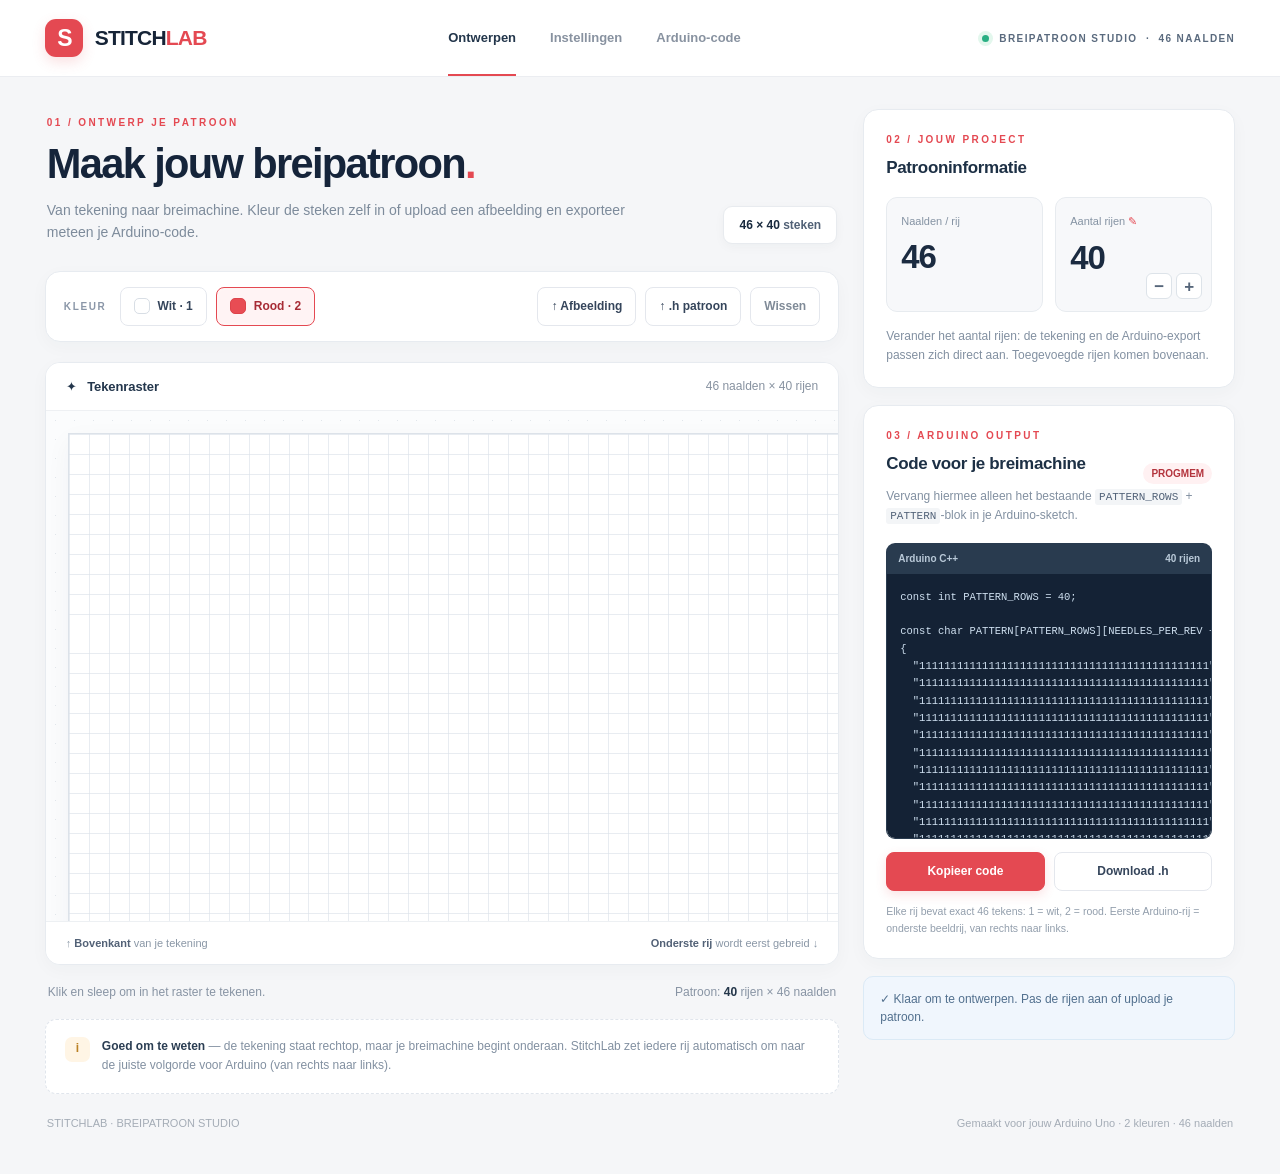
==== commit ee4f4e97: "Rename index (1).html to index.html" ====
--- a/index.html
+++ b/index.html
@@ -1,70 +1,427 @@
 <!doctype html>
 <html lang="nl">
 <head>
-  <meta charset="utf-8">
-  <meta name="viewport" content="width=device-width,initial-scale=1">
-  <meta name="theme-color" content="#ffffff">
-  <title>StitchLab — patroonontwerper</title>
-  <link rel="stylesheet" href="style.css">
-  <script src="app.js" defer></script>
+<meta charset="utf-8">
+<meta name="viewport" content="width=device-width,initial-scale=1">
+<meta name="theme-color" content="#ffffff">
+<title>StitchLab — Breipatroon Studio</title>
+<meta name="description" content="Ontwerp 2-kleurige breipatronen voor 46 naalden en exporteer Arduino PROGMEM-code.">
+<style>
+:root{
+  font-family:Inter,ui-sans-serif,-apple-system,BlinkMacSystemFont,"Segoe UI",sans-serif;
+  color:#192638;background:#f5f6f8;font-synthesis:none;-webkit-font-smoothing:antialiased;
+  --ink:#17263b;--muted:#7b8797;--line:#e8ebef;--red:#e44952;--surface:#fff;
+}
+*,*::before,*::after{box-sizing:border-box}
+html{scroll-behavior:smooth}body{margin:0;min-width:320px}
+button,input{font:inherit}button{cursor:pointer}button:disabled{opacity:.45;cursor:not-allowed}
+button:focus-visible,input:focus-visible,a:focus-visible{outline:3px solid #ff9da3;outline-offset:2px}
+button{transition:background .18s,border-color .18s,box-shadow .18s,transform .18s}
+button:active{transform:translateY(1px)}
+.topbar{height:77px;padding:0 clamp(20px,3.5vw,64px);background:#fff;border-bottom:1px solid #ebedf1;display:flex;align-items:center;justify-content:space-between;gap:28px}
+.brand{display:flex;align-items:center;gap:12px;font-weight:900;color:#162437;font-size:21px;letter-spacing:-.8px;white-space:nowrap}
+.brand-square{height:38px;width:38px;background:var(--red);border-radius:11px;display:grid;place-items:center;color:#fff;font-size:23px;letter-spacing:-2px;box-shadow:0 5px 13px #e449522c}
+.brand-accent{color:var(--red)}
+.topnav{margin:auto;display:flex;align-items:center;gap:34px;height:100%}
+.topnav a{text-decoration:none;font-size:13px;font-weight:700;color:#8892a0;height:100%;display:flex;align-items:center;border-bottom:2px solid transparent}
+.topnav a.active{color:#23364b;border-color:var(--red)}
+.topright{display:flex;align-items:center;gap:10px;color:#5a6a7e;letter-spacing:1.4px;font-size:10px;font-weight:800;white-space:nowrap}
+.dot{display:inline-block;width:7px;height:7px;border-radius:50%;background:#2aaf83;box-shadow:0 0 0 4px #e3f7ed}
+.page{max-width:1820px;margin:0 auto;padding:32px clamp(18px,3.5vw,60px) 45px}
+.layout{display:grid;grid-template-columns:minmax(0,1fr) 372px;gap:24px;align-items:start}
+.workspace,.sidebar{min-width:0}
+.workspace{display:flex;flex-direction:column;gap:20px}
+.hero{display:flex;align-items:flex-end;justify-content:space-between;gap:24px;padding:8px 2px 7px}
+.eyebrow{font-size:10px;letter-spacing:2.4px;font-weight:850;color:var(--red);margin-bottom:14px}
+h1{margin:0;color:#15243a;font-size:clamp(31px,3.25vw,45px);line-height:1.08;font-weight:850;letter-spacing:-1.65px}
+.subtitle{color:#7d8b9b;font-size:14px;line-height:1.6;margin:12px 0 0;max-width:580px}
+.count-pill{background:#fff;border:1px solid var(--line);box-shadow:0 3px 11px #1c314009;padding:11px 15px;border-radius:9px;white-space:nowrap;font-weight:750;color:#516176;font-size:12px}
+.count-pill span{color:#192a3e}
+.panel{background:#fff;border:1px solid #e7ebf0;box-shadow:0 5px 18px #23354708;border-radius:15px;overflow:hidden}
+.toolbar{display:flex;justify-content:space-between;align-items:center;gap:14px;padding:15px 18px;flex-wrap:wrap}
+.toolgroup{display:flex;gap:9px;align-items:center;flex-wrap:wrap}
+.group-label{font-size:10px;font-weight:850;letter-spacing:1.65px;color:#8b97a8;margin-right:4px}
+.tool-color,.btn{border:1px solid #e4e7ed;background:#fff;color:#35455b;font-size:12px;font-weight:750;min-height:39px;padding:9px 13px;border-radius:8px;display:inline-flex;align-items:center;justify-content:center;gap:8px;white-space:nowrap}
+.tool-color:hover,.btn:hover{background:#fafbfc;border-color:#b4becb}
+.tool-color.selected{border-color:#e44952;background:#fff3f4;color:#a72b35;box-shadow:0 0 0 2px #fff5f5 inset}
+.swatch{height:16px;width:16px;border-radius:5px;border:1px solid #d8dee5;display:inline-block}
+.swatch.white{background:#fff}.swatch.red{background:#e84c54;border-color:#dd434b}
+.btn.primary{background:var(--red);color:#fff;border-color:var(--red);box-shadow:0 4px 11px #e4495228}
+.btn.primary:hover{background:#cf303b;border-color:#cf303b}
+.btn.subtle{color:#7f8a97}
+.canvas-shell{overflow:hidden}
+.canvas-title{padding:16px 20px;display:flex;align-items:center;justify-content:space-between;gap:10px;background:#fff;border-bottom:1px solid #eef0f3}
+.canvas-title strong{font-size:13px;color:#23364c;letter-spacing:-.1px}
+.canvas-title span{font-size:12px;color:#8792a0}
+.canvas-scroll{padding:22px;max-height:calc(100vh - 390px);min-height:360px;overflow:auto;background:radial-gradient(circle,#e1e6eb 0.8px,transparent .8px) 0 0/19px 19px,#fbfcfd}
+#patternCanvas{display:block;width:920px;max-width:none;height:auto;touch-action:none;cursor:crosshair;border:1px solid #dce2e9;box-shadow:0 8px 24px #2034450b;image-rendering:pixelated;background:white}
+.canvas-bottom{display:flex;justify-content:space-between;flex-wrap:wrap;gap:8px;background:#fff;border-top:1px solid #edf0f3;padding:15px 20px;font-size:11px;color:#8a97a6}
+.canvas-bottom strong{color:#526176}
+.below-canvas{padding:0 3px;display:flex;align-items:center;justify-content:space-between;gap:15px;color:#8894a4;font-size:12px;flex-wrap:wrap}
+.below-canvas strong{color:#24364a}
+.tip{background:#fff;border:1px dashed #e0e5ec;border-radius:11px;padding:17px 19px;display:flex;gap:12px;align-items:flex-start;color:#8290a1;font-size:12px;line-height:1.65}
+.tip strong{color:#2b3e53}.tip-icon{height:25px;width:25px;display:grid;place-items:center;flex:none;background:#fff5e5;color:#ba8125;border-radius:7px;font-weight:900}
+.sidebar{display:flex;flex-direction:column;gap:17px}
+.side-section{padding:24px 22px 22px;overflow:hidden}
+.sidebar .eyebrow{margin-bottom:12px}h2{font-size:17px;line-height:1.3;letter-spacing:-.35px;margin:0 0 18px;color:#1d3045}
+.stats-grid{display:grid;grid-template-columns:1fr 1fr;gap:12px}
+.stat{position:relative;background:#f7f8fa;border:1px solid #e7ebef;border-radius:11px;padding:17px 14px;min-height:115px}
+.stat label{display:block;color:#8593a3;font-size:11px;margin-bottom:12px}
+.stat-value,.stat-input{color:#1b2b40;font-size:33px;font-weight:850;line-height:1.1;letter-spacing:-1px}
+.stat-input{width:95%;padding:0;background:transparent;border:0;outline-offset:4px;appearance:textfield}
+.stat-input::-webkit-outer-spin-button,.stat-input::-webkit-inner-spin-button{-webkit-appearance:none;margin:0}
+.edit-symbol{font-weight:600;color:var(--red)}
+.stepper{display:flex;gap:4px;position:absolute;right:9px;bottom:12px}
+.stepper button{height:26px;width:26px;background:#fff;color:#56667a;border:1px solid #dde3e9;border-radius:6px;font-size:17px;font-weight:650;line-height:1}
+.stepper button:hover{background:#f0f4f7}
+.hint{font-size:12px;color:#8290a1;line-height:1.6;margin:15px 0 0}
+.hint code{font-size:11px;background:#f3f5f7;padding:2px 4px;border-radius:3px;color:#526278}
+.section-head{display:flex;align-items:center;justify-content:space-between;gap:8px}
+.pill{color:#b3343d;background:#fff1f2;border-radius:20px;padding:5px 8px;font-weight:750;font-size:10px;white-space:nowrap}
+.code-top{display:flex;justify-content:space-between;gap:9px;background:#293b4f;padding:10px 12px;border-radius:9px 9px 0 0;color:#b9c9d8;font-size:10px;font-weight:750}
+.code-preview{height:265px;overflow:auto;margin:0;background:#142235;border:1px solid #293b4f;border-top:0;color:#cfe0f0;padding:15px 13px;font-size:10.5px;line-height:1.65;font-family:Consolas,Monaco,'SFMono-Regular',monospace;white-space:pre;border-radius:0 0 9px 9px}
+.export-actions{display:flex;gap:9px;margin-top:13px}
+.export-actions .btn{flex:1;min-width:0}
+.micro-hint{color:#929eac;font-size:10.5px;line-height:1.6;margin:12px 0 0}
+.status{font-size:12px;line-height:1.5;background:#f0f6fd;color:#52708e;border:1px solid #dbeaf6;padding:13px 16px;border-radius:10px}
+.status.error{background:#fff3f2;border-color:#f5d1cc;color:#aa453e}.status.success{background:#f0fbf5;border-color:#cdebdc;color:#267451}
+.footer{font-size:11px;color:#a4acb6;display:flex;justify-content:space-between;gap:12px;margin-top:23px;padding:0 2px}
+@media(max-width:1150px){.layout{grid-template-columns:minmax(0,1fr) 330px}.page{padding:25px 22px 35px}.canvas-scroll{padding:15px}}
+@media(max-width:940px){.layout{display:flex;flex-direction:column}.sidebar{width:100%;display:grid;grid-template-columns:repeat(2,minmax(0,1fr))}.sidebar .status{grid-column:1/-1}.canvas-scroll{max-height:540px}.topnav{display:none}.hero{padding-top:3px}}
+@media(max-width:640px){.page{padding:16px 13px 25px}.topbar{height:66px;padding:0 17px}.topright{font-size:9px}.brand{font-size:17px}.brand-square{width:32px;height:32px;font-size:18px}.hero{display:block}.hero h1{font-size:31px}.count-pill{display:inline-block;margin-top:15px}.toolbar{padding:13px}.toolgroup{width:100%}.toolgroup:last-child{justify-content:space-between}.toolgroup:last-child .btn{flex:1}.canvas-title{padding:14px}.canvas-scroll{min-height:330px;max-height:470px;padding:8px}.canvas-bottom{padding:11px 13px}.sidebar{display:flex;flex-direction:column;gap:13px}.side-section{padding:20px 16px}.footer{flex-wrap:wrap}}
+</style>
 </head>
 <body>
-  <header class="topbar">
-    <div class="brand"><span class="brand-square">S</span><span>STITCH<span class="brand-accent">LAB</span></span></div>
-    <span class="topright">BREIPATROON STUDIO <span class="topright-line"></span> 46 NAALDEN</span>
-  </header>
-  <div class="layout">
-    <main class="workspace">
-      <div class="eyebrow">01 / ONTWERP JE PATROON</div>
-      <div class="title-row">
-        <div><h1>Maak jouw breipatroon</h1><p class="subtitle">Teken zelf of upload een afbeelding. Elke cel wordt één steek.</p></div>
-        <div class="count-pill"><span id="gridDimensions">46 × 40</span> steken</div>
+<header class="topbar">
+  <div class="brand"><div class="brand-square">S</div><div>STITCH<span class="brand-accent">LAB</span></div></div>
+  <nav class="topnav" aria-label="Navigatie"><a class="active" href="#ontwerp">Ontwerpen</a><a href="#instellingen">Instellingen</a><a href="#export">Arduino-code</a></nav>
+  <div class="topright"><span class="dot"></span> BREIPATROON STUDIO &nbsp;·&nbsp; 46 NAALDEN</div>
+</header>
+<div class="page">
+<div class="layout">
+  <main class="workspace" id="ontwerp">
+    <div class="hero">
+      <div>
+        <div class="eyebrow">01 / ONTWERP JE PATROON</div>
+        <h1>Maak jouw breipatroon<span style="color:#e44952">.</span></h1>
+        <p class="subtitle">Van tekening naar breimachine. Kleur de steken zelf in of upload een afbeelding en exporteer meteen je Arduino-code.</p>
       </div>
-      <section class="toolbar" aria-label="Tekengereedschap">
-        <div class="toolgroup">
-          <span class="group-label">KLEUR</span>
-          <button id="whiteTool" type="button" class="tool-color" aria-pressed="false"><span class="swatch white"></span> Wit · 1</button>
-          <button id="redTool" type="button" class="tool-color selected" aria-pressed="true"><span class="swatch red"></span> Rood · 2</button>
-        </div>
-        <div class="toolgroup push-right">
-          <button id="uploadImageButton" type="button" class="btn">↑ Afbeelding</button>
-          <button id="uploadPatternButton" type="button" class="btn">↑ .h patroon</button>
-          <button id="clearButton" type="button" class="btn subtle">Wissen</button>
-        </div>
-      </section>
-      <input type="file" id="imageInput" accept="image/*" hidden>
-      <input type="file" id="patternInput" accept=".h,.txt,text/plain" hidden>
-      <section class="canvas-shell">
-        <div class="canvas-title"><span>TEKENVLAK</span><span id="canvasLabel">46 naalden × 40 rijen</span></div>
-        <div class="canvas-scroll"><canvas id="patternCanvas" aria-label="Breipatroon raster: klik of sleep om steken in te kleuren"></canvas></div>
-        <div class="canvas-bottom"><span>↑ Bovenkant van je patroon</span><span>Onderste rij wordt eerst gebreid ↓</span></div>
-      </section>
-      <div class="below-canvas">
-        <span id="cursorStatus" aria-live="polite">Selecteer wit of rood en teken op het raster.</span>
-        <span>Patroon: <strong id="rowInfo">40</strong> rijen × 46 naalden</span>
+      <div class="count-pill"><span id="gridDimensions">46 × 40</span> steken</div>
+    </div>
+    <section class="toolbar panel" aria-label="Tekengereedschap">
+      <div class="toolgroup">
+        <span class="group-label">KLEUR</span>
+        <button type="button" id="whiteTool" class="tool-color" aria-pressed="false"><span class="swatch white"></span> Wit · 1</button>
+        <button type="button" id="redTool" class="tool-color selected" aria-pressed="true"><span class="swatch red"></span> Rood · 2</button>
       </div>
-    </main>
-    <aside class="sidebar">
-      <section class="side-section">
-        <div class="eyebrow">03 / JOUW PROJECT</div>
-        <h2>Patrooninformatie</h2>
-        <div class="stats-grid">
-          <div class="stat"><label>Naalden / rij</label><div class="stat-value">46</div></div>
-          <div class="stat stat-editable"><label for="rowsInput">Aantal rijen <span class="edit-symbol">✎</span></label><input id="rowsInput" class="stat-input" type="number" min="1" max="200" step="1" value="40" inputmode="numeric" aria-label="Aantal rijen"><div class="stepper"><button type="button" id="minusRow" aria-label="Eén rij minder">−</button><button type="button" id="plusRow" aria-label="Eén rij meer">+</button></div></div>
-        </div>
-        <p class="hint">Verander het aantal rijen: je tekening én de Arduino-code passen automatisch mee aan.</p>
-      </section>
-      <section class="side-section code-section">
-        <div class="eyebrow">04 / ARDUINO OUTPUT</div>
-        <h2>Code voor je breimachine</h2>
-        <p class="hint">Vervang hiermee alleen het blok vanaf <code>const int PATTERN_ROWS</code> tot en met <code>};</code>.</p>
-        <div class="code-top"><span>Arduino C++ · PROGMEM</span><span id="codeRowsLabel">40 rijen</span></div>
-        <pre class="code-preview"><code id="codeOutput"></code></pre>
-        <div class="export-actions"><button type="button" id="copyCodeButton" class="btn primary">Kopieer code</button><button type="button" id="downloadButton" class="btn">Download .h</button></div>
-        <p class="micro-hint">De export bevat exact 46 tekens (1 of 2) per rij. Onderaan beginnen, van rechts naar links.</p>
-      </section>
-      <div class="status" id="statusMessage" aria-live="polite">Klaar om te ontwerpen.</div>
-    </aside>
-  </div>
+      <div class="toolgroup">
+        <button type="button" id="uploadImageButton" class="btn">↑ Afbeelding</button>
+        <button type="button" id="uploadPatternButton" class="btn">↑ .h patroon</button>
+        <button type="button" id="clearButton" class="btn subtle">Wissen</button>
+      </div>
+    </section>
+    <input type="file" id="imageInput" accept="image/*" hidden>
+    <input type="file" id="patternInput" accept=".h,.txt,text/plain" hidden>
+    <section class="canvas-shell panel">
+      <div class="canvas-title"><strong>✦ &nbsp; Tekenraster</strong><span id="canvasLabel">46 naalden × 40 rijen</span></div>
+      <div class="canvas-scroll"><canvas id="patternCanvas" aria-label="Breipatroon raster, klik en sleep om steken in te kleuren"></canvas></div>
+      <div class="canvas-bottom"><span>↑ <strong>Bovenkant</strong> van je tekening</span><span><strong>Onderste rij</strong> wordt eerst gebreid ↓</span></div>
+    </section>
+    <div class="below-canvas"><span id="cursorStatus" aria-live="polite">Klik en sleep om in het raster te tekenen.</span><span>Patroon: <strong id="rowInfo">40</strong> rijen × 46 naalden</span></div>
+    <div class="tip"><span class="tip-icon">i</span><div><strong>Goed om te weten</strong> — de tekening staat rechtop, maar je breimachine begint onderaan. StitchLab zet iedere rij automatisch om naar de juiste volgorde voor Arduino (van rechts naar links).</div></div>
+  </main>
+  <aside class="sidebar">
+    <section class="side-section panel" id="instellingen">
+      <div class="eyebrow">02 / JOUW PROJECT</div>
+      <h2>Patrooninformatie</h2>
+      <div class="stats-grid">
+        <div class="stat"><label>Naalden / rij</label><div class="stat-value">46</div></div>
+        <div class="stat stat-editable"><label for="rowsInput">Aantal rijen <span class="edit-symbol">✎</span></label><input id="rowsInput" class="stat-input" type="number" min="1" max="200" step="1" value="40" inputmode="numeric" aria-label="Aantal rijen"><div class="stepper"><button type="button" id="minusRow" aria-label="Eén rij minder">−</button><button type="button" id="plusRow" aria-label="Eén rij meer">+</button></div></div>
+      </div>
+      <p class="hint">Verander het aantal rijen: de tekening en de Arduino-export passen zich direct aan. Toegevoegde rijen komen bovenaan.</p>
+    </section>
+    <section class="side-section panel" id="export">
+      <div class="eyebrow">03 / ARDUINO OUTPUT</div>
+      <div class="section-head"><h2>Code voor je breimachine</h2><span class="pill">PROGMEM</span></div>
+      <p class="hint" style="margin:-7px 0 17px">Vervang hiermee alleen het bestaande <code>PATTERN_ROWS</code> + <code>PATTERN</code>-blok in je Arduino-sketch.</p>
+      <div class="code-top"><span>Arduino C++</span><span id="codeRowsLabel">40 rijen</span></div>
+      <pre class="code-preview"><code id="codeOutput"></code></pre>
+      <div class="export-actions"><button type="button" id="copyCodeButton" class="btn primary">Kopieer code</button><button type="button" id="downloadButton" class="btn">Download .h</button></div>
+      <p class="micro-hint">Elke rij bevat exact 46 tekens: 1 = wit, 2 = rood. Eerste Arduino-rij = onderste beeldrij, van rechts naar links.</p>
+    </section>
+    <div class="status" id="statusMessage" aria-live="polite">✓ Klaar om te ontwerpen. Pas de rijen aan of upload je patroon.</div>
+  </aside>
+</div>
+<footer class="footer"><span>STITCHLAB · BREIPATROON STUDIO</span><span>Gemaakt voor jouw Arduino Uno · 2 kleuren · 46 naalden</span></footer>
+</div>
+<script>'use strict';
+
+// StitchLab — de visuele matrix wordt van boven naar beneden getekend.
+// Arduino-output is juist andersom: onderaan eerst en elke rij rechts -> links.
+const NEEDLES = 46;
+const MIN_ROWS = 1;
+const MAX_ROWS = 200;
+const CELL = 20;
+
+let rowCount = 40;
+let grid = newGrid(rowCount);
+let paintColor = 2;
+let pointerDown = false;
+let sourceImage = null;
+let sourceImageName = '';
+
+const byId = id => document.getElementById(id);
+const canvas = byId('patternCanvas');
+const ctx = canvas.getContext('2d', { willReadFrequently: false });
+const rowsInput = byId('rowsInput');
+
+function newGrid(rows) {
+  return Array.from({ length: rows }, () => Array(NEEDLES).fill(1));
+}
+
+function notify(message, kind = '') {
+  const status = byId('statusMessage');
+  status.textContent = message;
+  status.className = 'status' + (kind ? ' ' + kind : '');
+}
+
+function updateLabels() {
+  byId('gridDimensions').textContent = `${NEEDLES} × ${rowCount}`;
+  byId('canvasLabel').textContent = `${NEEDLES} naalden × ${rowCount} rijen`;
+  byId('rowInfo').textContent = rowCount;
+  byId('codeRowsLabel').textContent = `${rowCount} rijen`;
+  rowsInput.value = rowCount;
+}
+
+function renderGrid() {
+  canvas.width = NEEDLES * CELL;
+  canvas.height = rowCount * CELL;
+  ctx.fillStyle = '#ffffff';
+  ctx.fillRect(0, 0, canvas.width, canvas.height);
+
+  for (let y = 0; y < rowCount; y++) {
+    for (let x = 0; x < NEEDLES; x++) {
+      ctx.fillStyle = grid[y][x] === 2 ? '#e8484d' : '#ffffff';
+      ctx.fillRect(x * CELL, y * CELL, CELL, CELL);
+    }
+  }
+  ctx.beginPath();
+  ctx.strokeStyle = '#dce2e9';
+  ctx.lineWidth = 0.65;
+  for (let x = 0; x <= NEEDLES; x++) {
+    ctx.moveTo(x * CELL + 0.5, 0);
+    ctx.lineTo(x * CELL + 0.5, canvas.height);
+  }
+  for (let y = 0; y <= rowCount; y++) {
+    ctx.moveTo(0, y * CELL + 0.5);
+    ctx.lineTo(canvas.width, y * CELL + 0.5);
+  }
+  ctx.stroke();
+}
+
+function getCode() {
+  const dataRows = grid.slice().reverse().map(row => `  "${row.slice().reverse().join('')}"`);
+  return `const int PATTERN_ROWS = ${rowCount};\n\nconst char PATTERN[PATTERN_ROWS][NEEDLES_PER_REV + 1] PROGMEM =\n{\n${dataRows.join(',\n')}\n};`;
+}
+
+function updateCode() {
+  byId('codeOutput').textContent = getCode();
+}
+
+function refresh() {
+  updateLabels();
+  renderGrid();
+  updateCode();
+}
+
+function setRows(n) {
+  if (!Number.isInteger(n) || n < MIN_ROWS || n > MAX_ROWS) {
+    notify(`Geef een geheel aantal rijen tussen ${MIN_ROWS} en ${MAX_ROWS} op.`, 'error');
+    rowsInput.value = rowCount;
+    return;
+  }
+  if (n === rowCount) return;
+  if (sourceImage) {
+    rowCount = n;
+    grid = imageToGrid(sourceImage);
+    notify(`Afbeelding opnieuw omgezet naar ${NEEDLES} × ${rowCount} steken.`, 'success');
+  } else {
+    // Nieuwe lege rijen bovenaan, behoud de bestaande onderste patroonrijen.
+    const old = grid;
+    const oldCount = rowCount;
+    grid = Array.from({ length: n }, (_, y) => {
+      const oldY = y - (n - oldCount);
+      return oldY >= 0 && oldY < oldCount ? old[oldY].slice() : Array(NEEDLES).fill(1);
+    });
+    rowCount = n;
+    notify(`Aantal rijen: ${rowCount}. Bestaande onderste patroonrijen behouden.`, 'success');
+  }
+  refresh();
+}
+
+function selectColor(n) {
+  paintColor = n;
+  byId('whiteTool').classList.toggle('selected', n === 1);
+  byId('redTool').classList.toggle('selected', n === 2);
+  byId('whiteTool').setAttribute('aria-pressed', String(n === 1));
+  byId('redTool').setAttribute('aria-pressed', String(n === 2));
+}
+
+function atPointer(e) {
+  const rect = canvas.getBoundingClientRect();
+  const x = Math.floor((e.clientX - rect.left) / rect.width * NEEDLES);
+  const y = Math.floor((e.clientY - rect.top) / rect.height * rowCount);
+  if (x < 0 || x >= NEEDLES || y < 0 || y >= rowCount) return null;
+  return {x, y};
+}
+
+function paintAt(e) {
+  const point = atPointer(e);
+  if (!point) return;
+  const {x, y} = point;
+  byId('cursorStatus').textContent = `Naald ${NEEDLES - x} · Rij ${rowCount - y} (Arduino-volgorde)`;
+  if (!pointerDown || grid[y][x] === paintColor) return;
+  sourceImage = null;
+  grid[y][x] = paintColor;
+  // Enkel één vakje bijwerken voor vloeiend tekenen.
+  ctx.fillStyle = paintColor === 2 ? '#e8484d' : '#ffffff';
+  ctx.fillRect(x * CELL + 1, y * CELL + 1, CELL - 1, CELL - 1);
+  updateCode();
+}
+
+canvas.addEventListener('pointerdown', e => {
+  if (e.button !== 0) return;
+  pointerDown = true;
+  canvas.setPointerCapture(e.pointerId);
+  paintAt(e);
+});
+canvas.addEventListener('pointermove', paintAt);
+canvas.addEventListener('pointerup', () => { pointerDown = false; });
+canvas.addEventListener('pointercancel', () => { pointerDown = false; });
+canvas.addEventListener('lostpointercapture', () => { pointerDown = false; });
+
+function imageToGrid(img) {
+  const tmp = document.createElement('canvas');
+  tmp.width = NEEDLES;
+  tmp.height = rowCount;
+  const c = tmp.getContext('2d', { willReadFrequently: true });
+  c.fillStyle = '#ffffff';
+  c.fillRect(0, 0, NEEDLES, rowCount);
+  // Proporties behouden en extra ruimte wit laten, dus geen vervormde foto.
+  const scale = Math.min(NEEDLES / img.naturalWidth, rowCount / img.naturalHeight);
+  const w = img.naturalWidth * scale;
+  const h = img.naturalHeight * scale;
+  c.drawImage(img, (NEEDLES - w) / 2, (rowCount - h) / 2, w, h);
+  const pixels = c.getImageData(0, 0, NEEDLES, rowCount).data;
+  const out = newGrid(rowCount);
+  for (let y = 0; y < rowCount; y++) {
+    for (let x = 0; x < NEEDLES; x++) {
+      const i = (y * NEEDLES + x) * 4;
+      const r = pixels[i], g = pixels[i+1], b = pixels[i+2];
+      const brightness = 0.2126 * r + 0.7152 * g + 0.0722 * b;
+      // Alle donkere/gekleurde pixels worden kleur 2; lichte pixels kleur 1.
+      out[y][x] = brightness < 195 ? 2 : 1;
+    }
+  }
+  return out;
+}
+
+async function uploadImage(file) {
+  if (!file) return;
+  if (!file.type.startsWith('image/')) {
+    notify('Selecteer een afbeelding zoals PNG of JPG.', 'error');
+    return;
+  }
+  const url = URL.createObjectURL(file);
+  const img = new Image();
+  try {
+    await new Promise((resolve, reject) => {
+      img.onload = resolve;
+      img.onerror = () => reject(new Error('Kan afbeelding niet openen.'));
+      img.src = url;
+    });
+    sourceImage = img;
+    sourceImageName = file.name;
+    grid = imageToGrid(img);
+    refresh();
+    notify(`Afbeelding “${sourceImageName}” omgezet naar ${NEEDLES} × ${rowCount} steken.`, 'success');
+  } catch(err) { notify(err.message, 'error'); }
+  finally { URL.revokeObjectURL(url); }
+}
+
+function importPattern(text, filename) {
+  const match = text.match(/(?:const\s+)?(?:int|uint16_t)\s+PATTERN_ROWS\s*=\s*(\d+)\s*;/);
+  const block = text.match(/\bPATTERN\s*\[[^\]]+\]\s*\[[^\]]+\]\s*PROGMEM\s*=\s*\{([\s\S]*?)\}\s*;/);
+  if (!match || !block) throw new Error('Geen geldig Arduino PATTERN-blok gevonden.');
+  const n = Number(match[1]);
+  const exportedRows = [...block[1].matchAll(/"([12]+)"/g)].map(m => m[1]);
+  if (n < MIN_ROWS || n > MAX_ROWS || exportedRows.length !== n || exportedRows.some(r => r.length !== NEEDLES)) {
+    throw new Error(`In dit bestand moeten exact PATTERN_ROWS rijen met elk ${NEEDLES} tekens (1 of 2) staan.`);
+  }
+  sourceImage = null;
+  rowCount = n;
+  grid = exportedRows.reverse().map(row => row.split('').reverse().map(Number));
+  refresh();
+  notify(`“${filename}” geïmporteerd: ${NEEDLES} naalden × ${rowCount} rijen.`, 'success');
+}
+
+function downloadFile(name, text) {
+  const blob = new Blob([text], {type: 'text/plain;charset=utf-8'});
+  const url = URL.createObjectURL(blob);
+  const a = document.createElement('a');
+  a.href = url;
+  a.download = name;
+  document.body.appendChild(a);
+  a.click();
+  a.remove();
+  setTimeout(() => URL.revokeObjectURL(url), 1000);
+}
+
+byId('whiteTool').addEventListener('click', () => selectColor(1));
+byId('redTool').addEventListener('click', () => selectColor(2));
+byId('minusRow').addEventListener('click', () => setRows(rowCount - 1));
+byId('plusRow').addEventListener('click', () => setRows(rowCount + 1));
+rowsInput.addEventListener('change', () => setRows(Number(rowsInput.value)));
+rowsInput.addEventListener('keydown', e => { if (e.key === 'Enter') rowsInput.blur(); });
+byId('clearButton').addEventListener('click', () => {
+  if (!confirm('Wil je de volledige tekening wissen?')) return;
+  sourceImage = null;
+  grid = newGrid(rowCount);
+  refresh();
+  notify('Tekening gewist.', 'success');
+});
+byId('uploadImageButton').addEventListener('click', () => byId('imageInput').click());
+byId('uploadPatternButton').addEventListener('click', () => byId('patternInput').click());
+byId('imageInput').addEventListener('change', async e => {
+  await uploadImage(e.target.files[0]);
+  e.target.value = '';
+});
+byId('patternInput').addEventListener('change', async e => {
+  const file = e.target.files[0];
+  if (!file) return;
+  try { importPattern(await file.text(), file.name); }
+  catch(err) { notify(err.message, 'error'); }
+  e.target.value = '';
+});
+byId('copyCodeButton').addEventListener('click', async () => {
+  try {
+    await navigator.clipboard.writeText(getCode());
+    notify('Arduino-code gekopieerd. Plak over je bestaande PATTERN_ROWS + PATTERN-blok.', 'success');
+  } catch(err) {
+    const selection = window.getSelection();
+    const range = document.createRange();
+    range.selectNodeContents(byId('codeOutput'));
+    selection.removeAllRanges(); selection.addRange(range);
+    notify('Selecteer de gemarkeerde code en kopieer met Ctrl+C.', 'error');
+  }
+});
+byId('downloadButton').addEventListener('click', () => {
+  downloadFile(`StitchLab_${NEEDLES}x${rowCount}.h`, `// StitchLab patroon: ${NEEDLES} naalden x ${rowCount} rijen\n// Vereist const int NEEDLES_PER_REV = ${NEEDLES}; en #include <avr/pgmspace.h>\n#pragma once\n\n${getCode()}\n`);
+  notify(`.h-bestand geëxporteerd voor ${rowCount} rijen.`, 'success');
+});
+
+refresh();
+
+</script>
 </body>
 </html>
